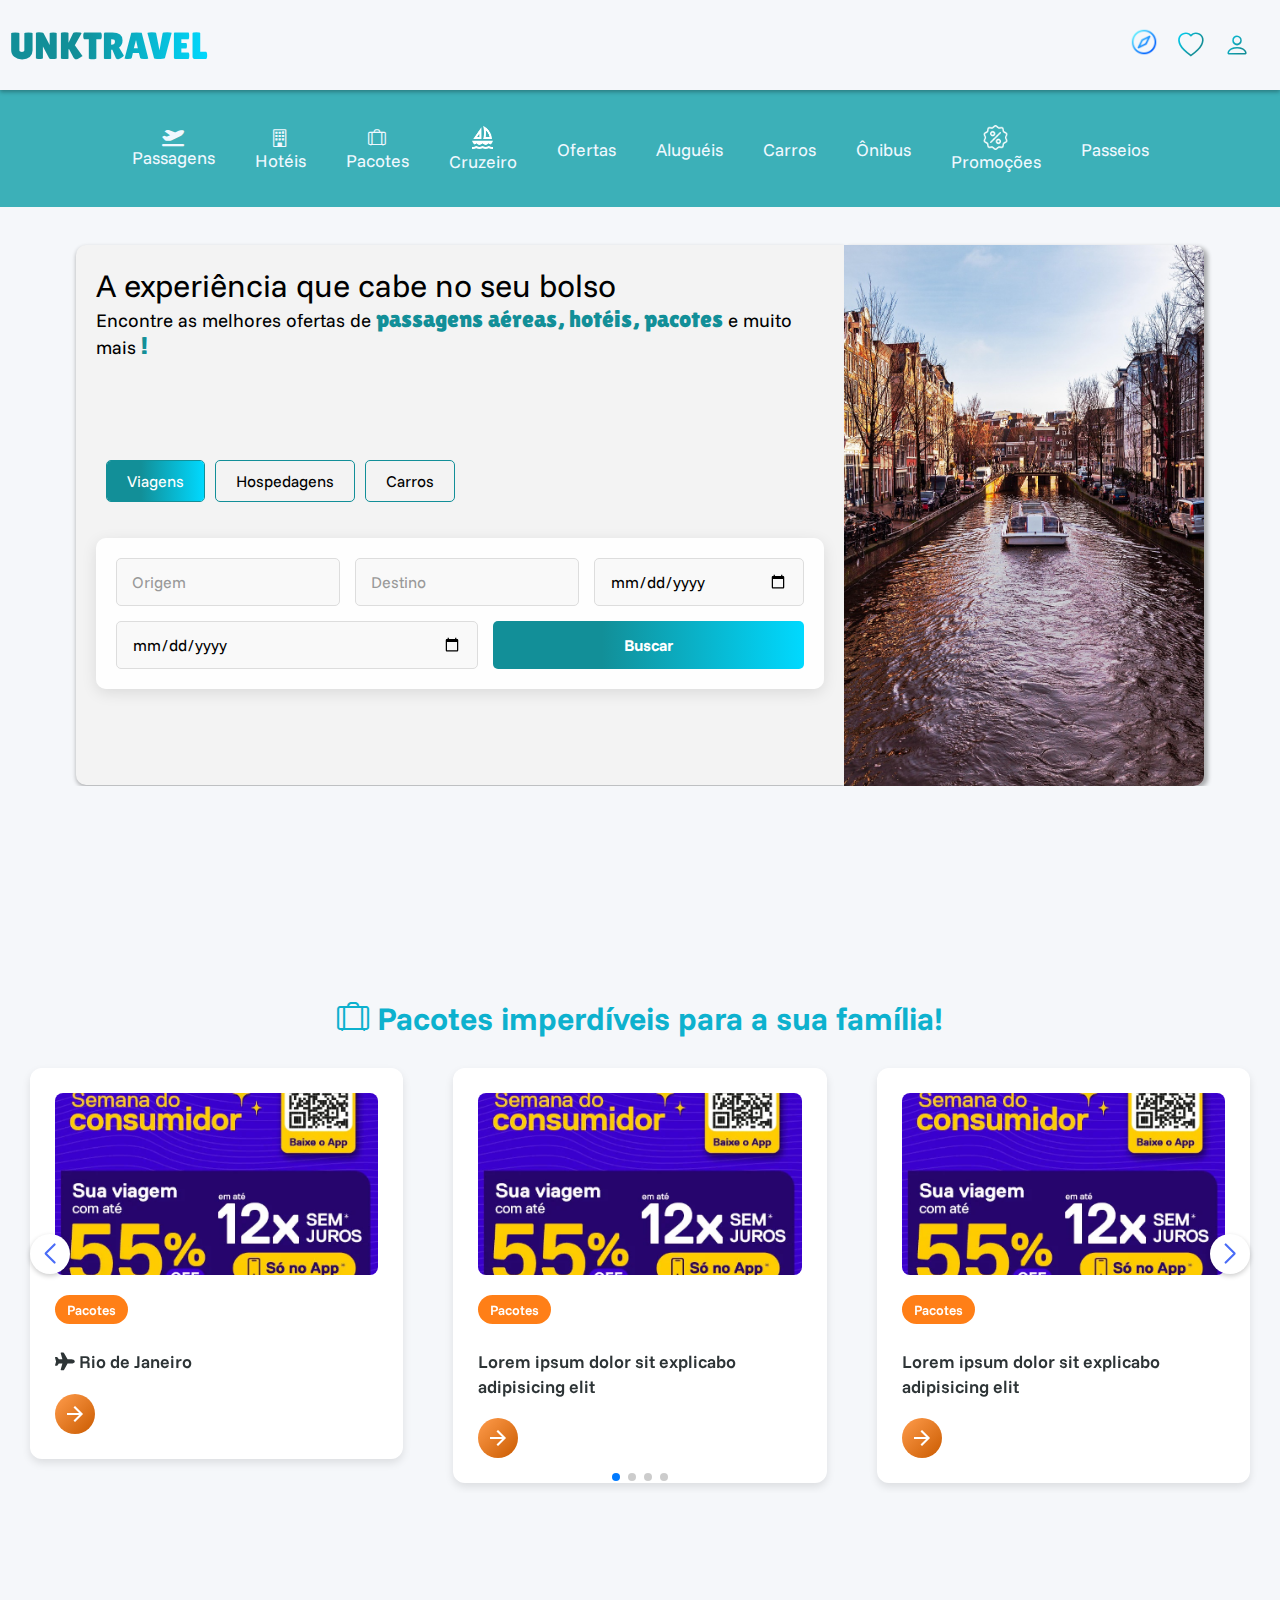
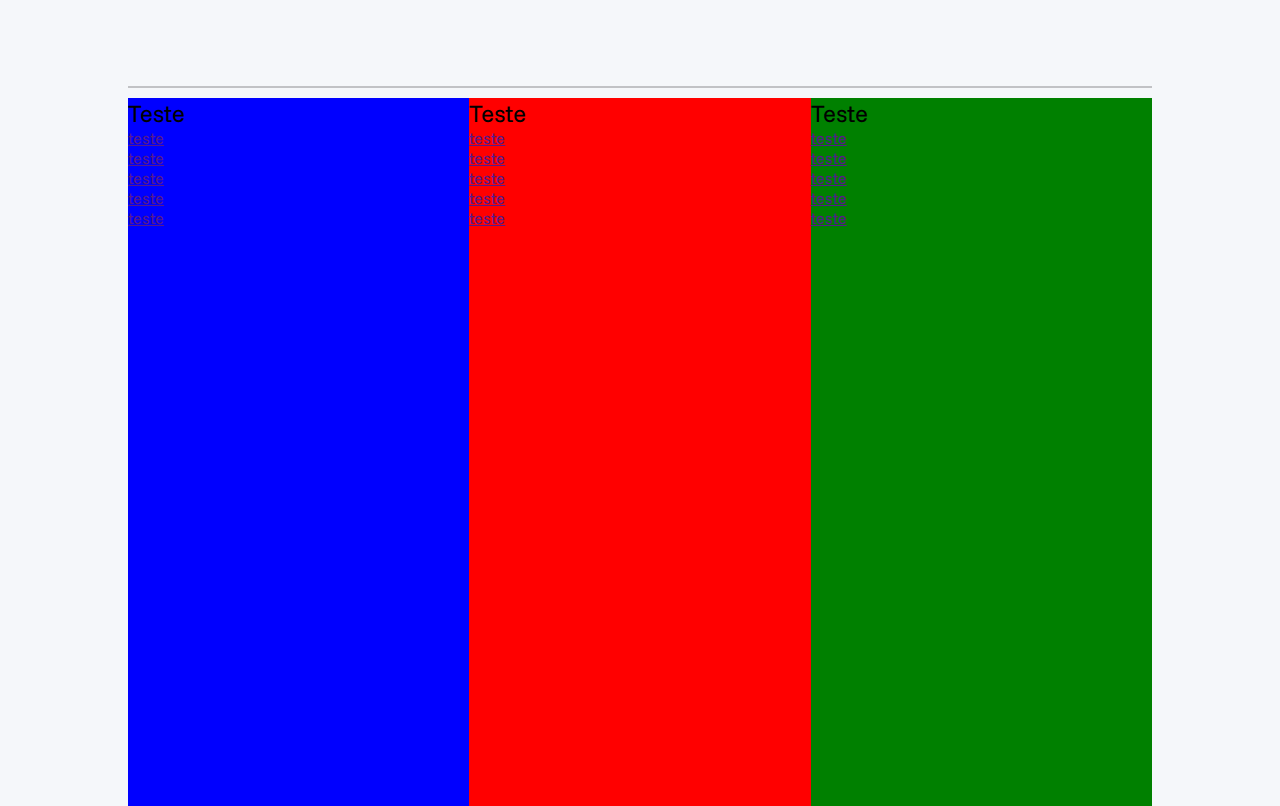
==== index.html @ 0cc8ec31 "UNK" ====
<!DOCTYPE html>
<html lang="en">
<head>
    <meta charset="UTF-8">
    <meta name="viewport" content="width=device-width, initial-scale=1.0">
    <title>UNKTRAVEL</title>
    <link rel="stylesheet" href="https://cdn.jsdelivr.net/npm/bootstrap-icons@1.11.3/font/bootstrap-icons.min.css">
    <!-- css -->
    <link rel="stylesheet" href="./css/style.css">
    <!-- Responsividade -->
    <link rel="stylesheet" href="./css/mediaquery.css" >
    <!-- google-fonts -->
    <link rel="preconnect" href="https://fonts.googleapis.com">
    <link rel="preconnect" href="https://fonts.gstatic.com" crossorigin>
    <link href="https://fonts.googleapis.com/css2?family=Funnel+Sans:ital,wght@0,300..800;1,300..800&family=Lilita+One&display=swap" rel="stylesheet">
    <!-- google-icons -->
    <link rel="stylesheet" href="https://fonts.googleapis.com/css2?family=Material+Symbols+Outlined:opsz,wght,FILL,GRAD@24,400,0,0&icon_names=arrow_forward" />
    <!-- Link Swiper CSS -->
    <link rel="stylesheet" href="https://cdn.jsdelivr.net/npm/swiper@11/swiper-bundle.min.css">
    <!-- Font Awesome -->
    <link href="https://cdnjs.cloudflare.com/ajax/libs/font-awesome/6.0.0-beta3/css/all.min.css" rel="stylesheet">

    

    
</head>
<body>
    <nav class="navbar">
        <div ><h1><a class="logo" href="index.html">UNKTRAVEL</a></h1></div>
        <ul class="nav-links">
            <li><a class="link" href="#"><img src="img/bussola.png" alt="" title="Explore"></a></li>
            <li><a class="link" href="#" title="Favoritos"><i class="bi bi-heart"></i></a></li>
            <li><a class="link" href="view/login.html" title="Perfil"><i class="bi bi-person"></i></a></li>
        </ul>
    </nav>

    <div class="service">
            <div class="icon">
                <a href="#"> <i class="fa-solid fa-plane-departure"></i>Passagens</a>
            </div>
            <div class="icon">
                <a href="#"><i class="bi bi-building"></i>Hotéis</a>
            </div>
            <div class="icon">
                <a href="#"><i class="bi bi-suitcase-lg"></i>Pacotes</a>
            </div>
            <div class="icon">
                <a href="#"><img src="img/boat.png" alt="" width="25">Cruzeiro</a>
            </div>
            <div class="icon">
                <a href="#">Ofertas</a>
            </div>
            <div class="icon">
                <a href="#">Aluguéis</a>
            </div>
            <div class="icon">
                <a href="#">Carros</a>
            </div>
            <div class="icon">
                <a href="#">Ônibus</a>
            </div>
            <div class="icon">
                <a href="#"><img id="promo" src="img/discount.png" alt="" width="25">Promoções</a>
            </div>
            <div class="icon">
                <a href="#">Passeios</a>
            </div>
    </div>

    <header>

        <!-- Descubra o mundo com a <span>UNKTRAVEL</span> -->

        <div class="container">
            <div class="content">
                <h1>A experiência que cabe no seu bolso</h1>
                <h3>Encontre as melhores ofertas de <span> passagens aéreas, hotéis, pacotes</span> e muito mais <span>!</span></h3>

                <div class="menu">
                    <button class="active" onclick="changeSearch('viagens', event)">Viagens</button>
                    <button onclick="changeSearch('hospedagens', event)">Hospedagens</button>
                    <button onclick="changeSearch('carros', event)">Carros</button>
                </div>
            
                <div class="search-container" id="search-box">
                    <input type="text" placeholder="Origem">
                    <input type="text" placeholder="Destino">
                    <input type="date">
                    <input type="date">
                    <button class="search-button">Buscar</button>
                </div>
            
                <script>
                    
                </script>
            </div>

            <div class="banner">
                <img src="img/Banner.jpg" alt="">
            </div>
        </div>
            
    </header>



    <main>

        <h1><i class="bi bi-suitcase-lg"></i> Pacotes imperdíveis para a sua família!</h1>

        <div class="card-slider swiper">
            <div class="swiper-wrapper">
                <!-- Slide 1 -->
                <div class="swiper-slide">
                    <div class="card-item">
                        <a href="#" class="card-link">
                            <img src="img/propa1.png" alt="Card image" class="card-image">
                            <p class="badge">Pacotes</p>
                            <h2 class="card-title"><i class="fa-solid fa-plane"></i> Rio de Janeiro</h2>
                            <button class="card-button material-symbols-outlined">
                                arrow_forward
                            </button>
                        </a>
                    </div>
                </div>
                
                <!-- Slide 2 -->
                <div class="swiper-slide">
                    <div class="card-item">
                        <a href="#" class="card-link">
                            <img src="img/propa1.png" alt="Card image" class="card-image">
                            <p class="badge">Pacotes</p>
                            <h2 class="card-title">Lorem ipsum dolor sit explicabo adipisicing elit</h2>
                            <button class="card-button material-symbols-outlined">
                                arrow_forward
                            </button>
                        </a>
                    </div>
                </div>
                
                <!-- Slide 3 -->
                <div class="swiper-slide">
                    <div class="card-item">
                        <a href="#" class="card-link">
                            <img src="img/propa1.png" alt="Card image" class="card-image">
                            <p class="badge">Pacotes</p>
                            <h2 class="card-title">Lorem ipsum dolor sit explicabo adipisicing elit</h2>
                            <button class="card-button material-symbols-outlined">
                                arrow_forward
                            </button>
                        </a>
                    </div>
                </div>
                
                <!-- Slides adicionais (repetidos para exemplo) -->
                <div class="swiper-slide">
                    <div class="card-item">
                        <a href="#" class="card-link">
                            <img src="img/propa1.png" alt="Card image" class="card-image">
                            <p class="badge">Pacotes</p>
                            <h2 class="card-title">Lorem ipsum dolor sit explicabo adipisicing elit</h2>
                            <button class="card-button material-symbols-outlined">
                                arrow_forward
                            </button>
                        </a>
                    </div>
                </div>
                
                <!-- Mais slides conforme necessário -->
            </div>
            
            <!-- Paginação -->
            <div class="swiper-pagination"></div>
            
            <!-- Botões de navegação -->
            <div class="swiper-button-prev"></div>
            <div class="swiper-button-next"></div>
        </div>
    </main>

    <footer>
        <div class="footer">
            <div class="repartimentoUm">
                <h2>Teste</h2>
                <ul>
                    <li>
                        <a href="">teste</a>
                        <a href="">teste</a>
                        <a href="">teste</a>
                        <a href="">teste</a>
                        <a href="">teste</a>
                    </li>
                </ul>
            </div>
            <div class="repartimentoDois">
                <h2>Teste</h2>
                <ul>
                    <li>
                        <a href="">teste</a>
                        <a href="">teste</a>
                        <a href="">teste</a>
                        <a href="">teste</a>
                        <a href="">teste</a>
                    </li>
                </ul>
            </div>
            <div class="repartimentoTres">
                <h2>Teste</h2>
                <ul>
                    <li>
                        <a href="">teste</a>
                        <a href="">teste</a>
                        <a href="">teste</a>
                        <a href="">teste</a>
                        <a href="">teste</a>
                    </li>
                </ul>
            </div>
        </div>
        
    </footer>
    

    <script src="https://cdn.jsdelivr.net/npm/swiper@11/swiper-bundle.min.js"></script>
</body>
<script src="./js/script.js"></script>
</html>
---- css/style.css ----
:root {
    --ciano: #128f98;
    --azul: #00d9ff;
}

*{
    margin: 0;
    padding: 0;
    box-sizing: border-box;
    /* font-family: 'Poppins', sans-serif; */
    font-family: "Funnel Sans", sans-serif;
    font-optical-sizing: auto;
    font-weight: normal;
    font-style: normal;
    
}

body {
    display: flex;
    flex-direction: column;
    background-color: #f5f7fa;
}

/* navbar */

.navbar {
    display: flex;
    align-items: center;
    justify-content: space-between;
    padding: 5px 10px;
    z-index: 1000;
    height: 10vh;
    box-shadow: 0 2px 4px rgba(0, 0, 0, 0.3);
}

.nav-links {
    display: flex;
    align-items: center;
    
}

.nav-links li {
    list-style: none;
    margin-right: 20px;
}

.nav-links a {
    text-decoration: none;
    font-size: 1.6rem;
    background: rgb(18,143,152);
    background: linear-gradient(306deg, #128f98 35%, #00d9ff 100%);
    -webkit-background-clip: text;
    color: transparent;
}

.nav-links .link img {
    width: 28px;
    height: 28px;
    color: #23C6E2;
}

.logo {
    font-family: "Lilita One", sans-serif;
    font-weight: 400;
    font-style: normal;
    font-size: 1.2em;
    background: rgb(18,143,152);
    background: linear-gradient(94deg, #128f98 35%, #00d9ff 100%);
    -webkit-background-clip: text;
    color: transparent;
    }

.service {
    display: flex;
    justify-content: center;
    align-items: center;
    height: 13vh;
    background: #3CB0B8;
    gap: 40px;
    color: aliceblue;
}

.icon a {
    display: flex;
    flex-direction: column ;
    align-items: center;
    text-decoration: none;
    color: aliceblue;
    font-size: 1.1em;
}

.icon a:hover {
    color: yellow;
}

#promo {
    filter: invert(100%);
}

/* header */

.container {
    display: flex;
    justify-content: center;
    align-items: center;
    margin-top: 3%;
}

.content {
    display: flex;
    flex-direction: column;
    background-color: #f3f3f3;
    padding: 20px;
    border-radius: 10px 0 0 10px;
    box-shadow: 0 2px 4px rgba(0, 0, 0, 0.3);
    min-height: 60vh;
    width: 60%;
}

.banner img {
    display: flex;
    width: 40vh;
    min-height: 60vh;
    border-radius: 0px 10px 10px 0px;
    box-shadow: 4px 2px 4px rgba(0, 0, 0, 0.3);
}

.content span {
    font-family: "Lilita One", sans-serif;
    font-weight: 400;
    font-style: normal;
    font-size: 1.3em;
    color: var(--ciano);
}

/* menu viagens */

.menu {
    display: flex;
    justify-content: start;
    gap: 10px;
    margin: 5% 10px;
}

.menu button {
    position: relative;
    padding: 10px 20px;
    border: 1px solid var(--ciano);
    background: none;
    font-size: 16px;
    cursor: pointer;
    overflow: hidden;
    border-radius: 5px;
    transition: color 0.3s ease-in-out;
    z-index: 1;
    margin-top: 4em;
}

/* Efeito de preenchimento */
.menu button::before {
    content: "";
    position: absolute;
    top: 0;
    left: 0;
    width: 0%; /* Começa sem preenchimento */
    height: 100%;
    background: linear-gradient(90deg, #128f98 35%, #00d9ff 100%);
    transition: width 0.8s ease-in-out;
    z-index: -1;
}

/* Quando o botão estiver ativo */
.menu button.active {
    color: white;
}

.menu button.active::before {
    width: 100%; /* Expande horizontalmente */
}

.search-container {
    display: flex;
    flex-wrap: wrap;
    gap: 15px;
    justify-content: center;
    width: 100%;
    margin: 0 auto;
    padding: 20px;
    background-color: rgba(255, 255, 255, 0.9);
    border-radius: 10px;
    box-shadow: 0 4px 15px rgba(0, 0, 0, 0.1);
}

.search-container input {
    flex: 1 1 200px;
    padding: 12px 15px;
    border: 1px solid #ddd;
    border-radius: 5px;
    font-size: 16px;
    transition: all 0.3s ease;
    background-color: #f9f9f9;
}

.search-container input:focus {
    outline: none;
    border-color: var(--ciano);
    box-shadow: 0 0 0 2px rgba(18, 143, 152, 0.2);
    background-color: white;
}

.search-container input::placeholder {
    color: #999;
}

.search-button {
    flex: 1 1 150px;
    padding: 12px 20px;
    background: linear-gradient(90deg, #128f98 35%, #00d9ff 100%);
    color: white;
    border: none;
    border-radius: 5px;
    font-size: 16px;
    font-weight: bold;
    cursor: pointer;
    transition: all 0.3s ease;
}

.search-button:hover {
    transform: translateY(-2px);
    box-shadow: 0 4px 10px rgba(18, 143, 152, 0.3);
}

/* Card-slide */



main {
    display: flex;
    flex-direction: column;
    align-items: center;
    justify-content: center;
    min-height: 100vh;
    background-color: #f5f7fa;
    padding: 20px;
}

main h1{
    font-weight: 700;
    font-style: normal;
    line-height: 80px;
    color: #0db1ce;
}

.card-slider {
    width: 100%;
    padding: 50px 0;
    overflow: hidden;
}

.swiper {
    width: 100%;
    height: 100%;
}

.card-item {
    list-style: none;
    border-radius: 12px;
    height: auto;
    padding: 10px;
}

.card-link {
    user-select: none;
    display: flex;
    flex-direction: column;
    height: 100%;
    background-color: #fff;
    border-radius: 12px;
    text-decoration: none;
    box-shadow: 0 4px 8px rgba(0, 0, 0, 0.1);
    padding: 25px;
    transition: transform 0.3s ease, box-shadow 0.3s ease;
}

.card-link:hover {
    transform: translateY(-5px);
    box-shadow: 0 6px 12px rgba(0, 0, 0, 0.15);
}

.card-image {
    width: 100%;
    aspect-ratio: 16/9;
    object-fit: cover;
    border-radius: 8px;
    margin-bottom: 20px;
}

.badge {
    color: #fff;
    padding: 6px 12px;
    font-size: 0.85rem;
    font-weight: 600;
    margin: 0 0 15px 0;
    width: fit-content;
    border-radius: 50px;
}

.badge {
    background-color: #ff7f17 ;
}

/* Cores diferentes para cada badge 
.swiper-slide:nth-child(1) .badge {
    background: #4a6cf7;  Azul para Developer 
}

.swiper-slide:nth-child(2) .badge {
    background: #6c5ce7;  Roxo para Marketer 
}

.swiper-slide:nth-child(3) .badge {
    background: #00b894;  Verde para Gamer 
}*/

.card-title {
    font-size: 1.1rem;
    font-weight: 600;
    color: #2d3436;
    margin: 10px 0 20px;
    line-height: 1.4;
}

.card-button {
    height: 40px;
    width: 40px;
    border-radius: 50%;
    margin-top: auto;
    border: none;
    color: #fff;
    background: linear-gradient(135deg, #4a6cf7 0%, #2541b2 100%);
    cursor: pointer;
    display: flex;
    align-items: center;
    justify-content: center;
    transition: transform 0.3s ease;
}

 .card-button {
    background: linear-gradient(135deg, #ff9c4c 0%, #ca5b00 100%);
}


.card-link:hover .card-button {
    transform: rotate(-45deg);
}

.swiper-pagination {
    position: relative;
    margin-top: 30px;
}

.swiper-pagination-bullet {
    height: 10px;
    width: 10px;
    background: #dfe6e9;
    opacity: 1;
}

.swiper-pagination-bullet-active {
    background: #4a6cf7;
}

.swiper-button-prev,
.swiper-button-next {
    color: #4a6cf7;
    width: 40px;
    height: 40px;
    background: white;
    border-radius: 50%;
    box-shadow: 0 2px 5px rgba(0, 0, 0, 0.2);
    display: flex;
    align-items: center;
    justify-content: center;
}

.swiper-button-prev::after,
.swiper-button-next::after {
    font-size: 20px;
    font-weight: bold;
}

@media screen and (max-width: 768px) {
    .card-slider {
        padding: 20px 0 50px;
    }
    
    .card-title {
        font-size: 1rem;
    }
}

/* Estilos para as setas de navegação */
.swiper-button-next,
.swiper-button-prev {
    color: #4a6cf7 !important; /* Cor das setas */
    width: 40px !important;
    height: 40px !important;
    background: white !important;
    border-radius: 50% !important;
    box-shadow: 0 2px 5px rgba(0, 0, 0, 0.2) !important;
    display: flex !important;
    align-items: center !important;
    justify-content: center !important;
    top: 50% !important;
    transform: translateY(-50%) !important;
}

.swiper-button-prev {
    left: 10px !important;
}

.swiper-button-next {
    right: 10px !important;
}

.swiper-button-next::after,
.swiper-button-prev::after {
    font-size: 20px !important;
    font-weight: bold !important;
}

/* Garante que as setas ficarão acima dos cards */
.swiper-button-next, 
.swiper-button-prev {
    z-index: 10 !important;
}

footer {
    display: flex;
    justify-content: center;
    background-color: #f5f7fa;
    height: 80vh;
    
}

footer .footer {
    display: flex;
    border-top: 2px solid rgba(0, 0, 0, 0.212);
    width: 80%;
    height: 100%;
}

.repartimentoUm {
    width: 33.33%;
    margin-top: 10px;
    background-color: blue;
}

.repartimentoUm li {
    display: flex;
    flex-direction: column;
}

.repartimentoDois {
    width: 33.33%;
    margin-top: 10px;
    background-color: red;
}

.repartimentoDois li {
    display: flex;
    flex-direction: column;
}

.repartimentoTres {
    width: 33.33%;
    margin-top: 10px;
    background-color: green;
}

.repartimentoTres li {
    display: flex;
    flex-direction: column;
}
---- css/mediaquery.css ----
/* Small devices (landscape phones, 576px and up)*/
@media (max-width: 576px) { 
    .service {
        display: none;
    }
}

/* Medium devices (tablets, 768px and up) */
@media (max-width: 768px) { 
    .content {
        width: 100%;

    }

    .banner img {
        display: none;
    }

    .footer {
        flex-direction: column;
    }
}

/*Large devices (desktops, 992px and up)*/
@media (max-width: 992px) {  }

/* X-Large devices (large desktops, 1200px and up) */
@media (max-width: 1200px) {  }

/* XX-Large devices (larger desktops, 1400px and up) */
@media (max-width: 1400px) {  }
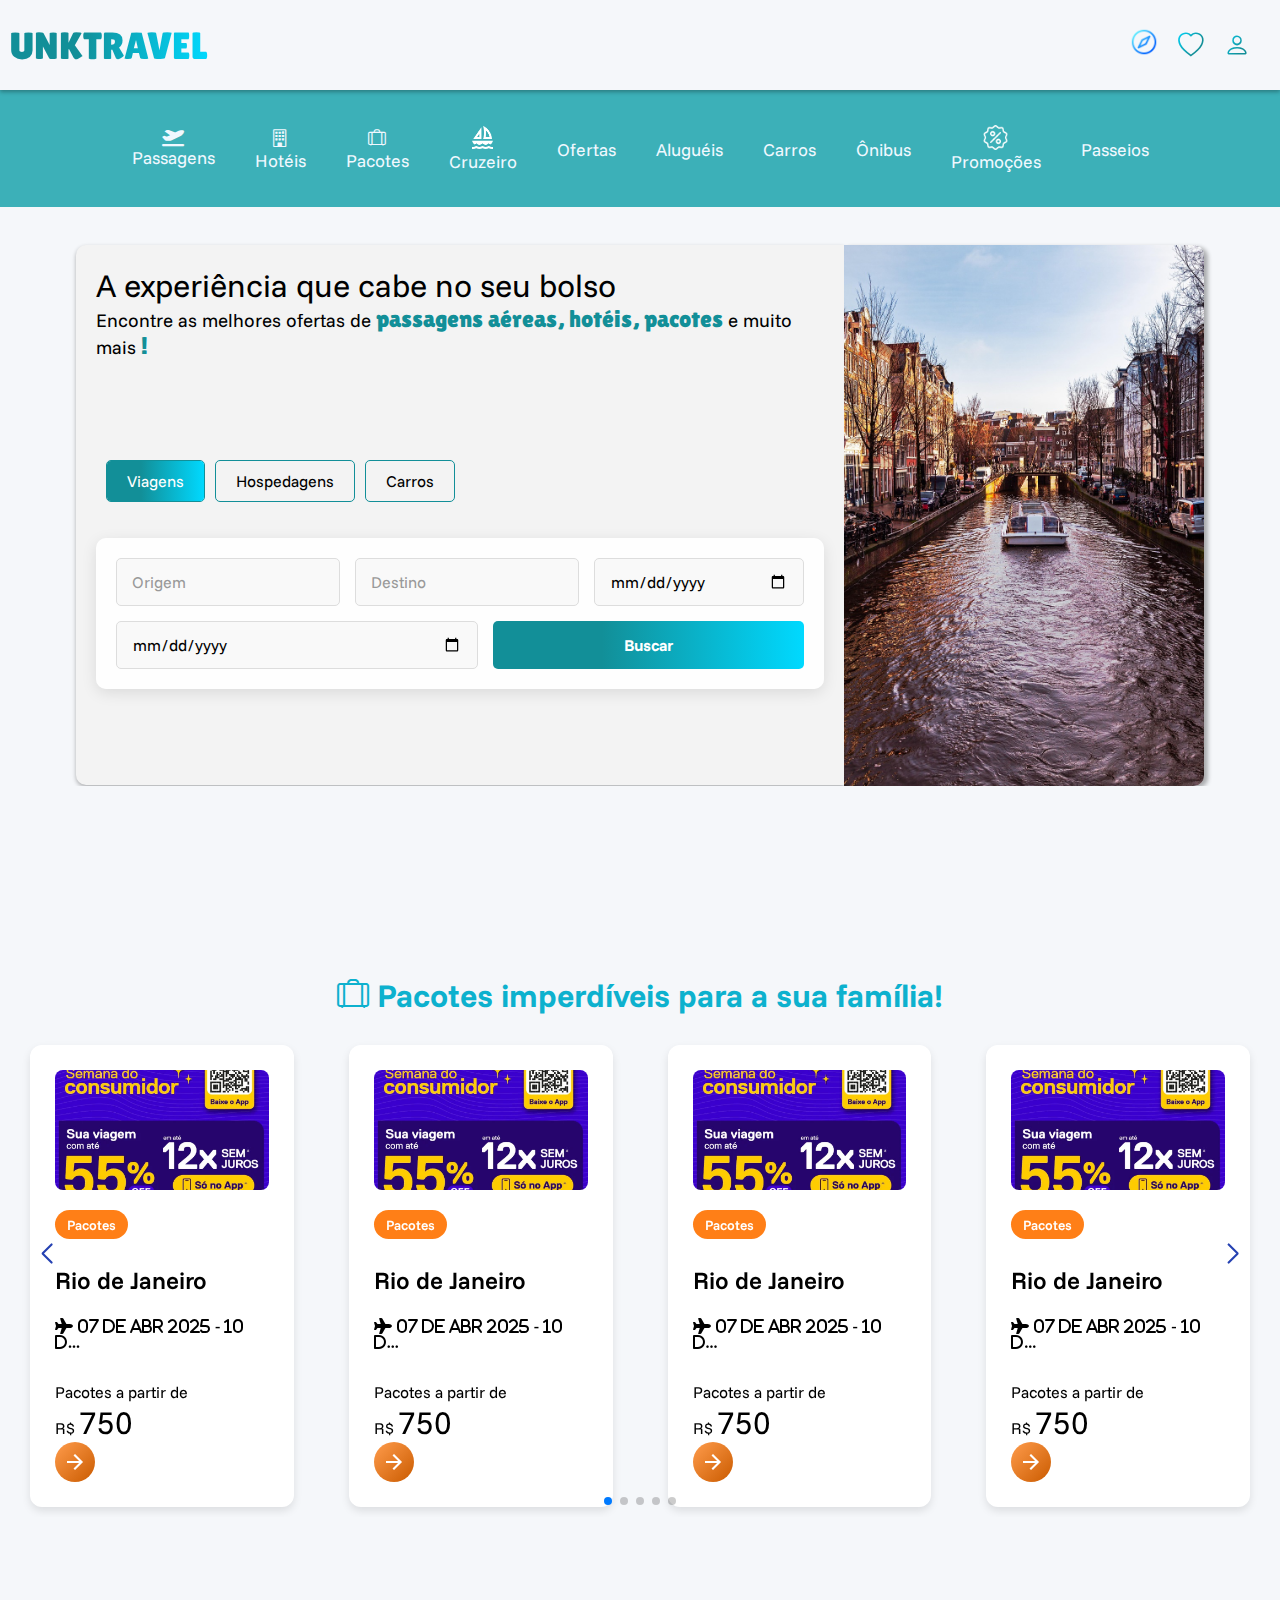
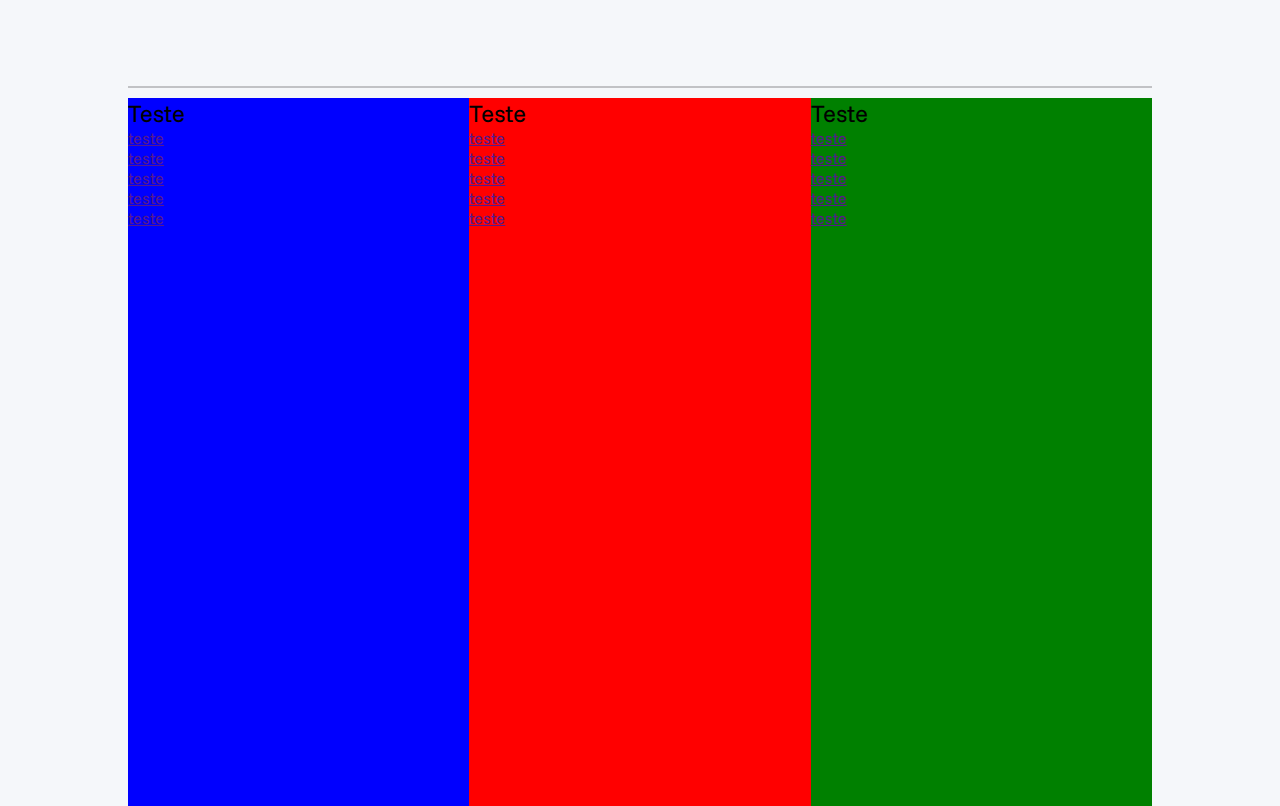
==== commit 704bb26d: "Upd 1" ====
--- a/index.html
+++ b/index.html
@@ -1,5 +1,6 @@
 <!DOCTYPE html>
 <html lang="en">
+
 <head>
     <meta charset="UTF-8">
     <meta name="viewport" content="width=device-width, initial-scale=1.0">
@@ -8,25 +9,31 @@
     <!-- css -->
     <link rel="stylesheet" href="./css/style.css">
     <!-- Responsividade -->
-    <link rel="stylesheet" href="./css/mediaquery.css" >
+    <link rel="stylesheet" href="./css/mediaquery.css">
     <!-- google-fonts -->
     <link rel="preconnect" href="https://fonts.googleapis.com">
     <link rel="preconnect" href="https://fonts.gstatic.com" crossorigin>
-    <link href="https://fonts.googleapis.com/css2?family=Funnel+Sans:ital,wght@0,300..800;1,300..800&family=Lilita+One&display=swap" rel="stylesheet">
+    <link
+        href="https://fonts.googleapis.com/css2?family=Funnel+Sans:ital,wght@0,300..800;1,300..800&family=Lilita+One&display=swap"
+        rel="stylesheet">
     <!-- google-icons -->
-    <link rel="stylesheet" href="https://fonts.googleapis.com/css2?family=Material+Symbols+Outlined:opsz,wght,FILL,GRAD@24,400,0,0&icon_names=arrow_forward" />
+    <link rel="stylesheet"
+        href="https://fonts.googleapis.com/css2?family=Material+Symbols+Outlined:opsz,wght,FILL,GRAD@24,400,0,0&icon_names=arrow_forward" />
     <!-- Link Swiper CSS -->
     <link rel="stylesheet" href="https://cdn.jsdelivr.net/npm/swiper@11/swiper-bundle.min.css">
     <!-- Font Awesome -->
     <link href="https://cdnjs.cloudflare.com/ajax/libs/font-awesome/6.0.0-beta3/css/all.min.css" rel="stylesheet">
 
-    
-
-    
+
+
+
 </head>
+
 <body>
     <nav class="navbar">
-        <div ><h1><a class="logo" href="index.html">UNKTRAVEL</a></h1></div>
+        <div>
+            <h1><a class="logo" href="index.html">UNKTRAVEL</a></h1>
+        </div>
         <ul class="nav-links">
             <li><a class="link" href="#"><img src="img/bussola.png" alt="" title="Explore"></a></li>
             <li><a class="link" href="#" title="Favoritos"><i class="bi bi-heart"></i></a></li>
@@ -35,36 +42,36 @@
     </nav>
 
     <div class="service">
-            <div class="icon">
-                <a href="#"> <i class="fa-solid fa-plane-departure"></i>Passagens</a>
-            </div>
-            <div class="icon">
-                <a href="#"><i class="bi bi-building"></i>Hotéis</a>
-            </div>
-            <div class="icon">
-                <a href="#"><i class="bi bi-suitcase-lg"></i>Pacotes</a>
-            </div>
-            <div class="icon">
-                <a href="#"><img src="img/boat.png" alt="" width="25">Cruzeiro</a>
-            </div>
-            <div class="icon">
-                <a href="#">Ofertas</a>
-            </div>
-            <div class="icon">
-                <a href="#">Aluguéis</a>
-            </div>
-            <div class="icon">
-                <a href="#">Carros</a>
-            </div>
-            <div class="icon">
-                <a href="#">Ônibus</a>
-            </div>
-            <div class="icon">
-                <a href="#"><img id="promo" src="img/discount.png" alt="" width="25">Promoções</a>
-            </div>
-            <div class="icon">
-                <a href="#">Passeios</a>
-            </div>
+        <div class="icon">
+            <a href="#"> <i class="fa-solid fa-plane-departure"></i>Passagens</a>
+        </div>
+        <div class="icon">
+            <a href="#"><i class="bi bi-building"></i>Hotéis</a>
+        </div>
+        <div class="icon">
+            <a href="#"><i class="bi bi-suitcase-lg"></i>Pacotes</a>
+        </div>
+        <div class="icon">
+            <a href="#"><img src="img/boat.png" alt="" width="25">Cruzeiro</a>
+        </div>
+        <div class="icon">
+            <a href="#">Ofertas</a>
+        </div>
+        <div class="icon">
+            <a href="#">Aluguéis</a>
+        </div>
+        <div class="icon">
+            <a href="#">Carros</a>
+        </div>
+        <div class="icon">
+            <a href="#">Ônibus</a>
+        </div>
+        <div class="icon">
+            <a href="#"><img id="promo" src="img/discount.png" alt="" width="25">Promoções</a>
+        </div>
+        <div class="icon">
+            <a href="#">Passeios</a>
+        </div>
     </div>
 
     <header>
@@ -74,14 +81,15 @@
         <div class="container">
             <div class="content">
                 <h1>A experiência que cabe no seu bolso</h1>
-                <h3>Encontre as melhores ofertas de <span> passagens aéreas, hotéis, pacotes</span> e muito mais <span>!</span></h3>
+                <h3>Encontre as melhores ofertas de <span> passagens aéreas, hotéis, pacotes</span> e muito mais
+                    <span>!</span></h3>
 
                 <div class="menu">
                     <button class="active" onclick="changeSearch('viagens', event)">Viagens</button>
                     <button onclick="changeSearch('hospedagens', event)">Hospedagens</button>
                     <button onclick="changeSearch('carros', event)">Carros</button>
                 </div>
-            
+
                 <div class="search-container" id="search-box">
                     <input type="text" placeholder="Origem">
                     <input type="text" placeholder="Destino">
@@ -89,9 +97,9 @@
                     <input type="date">
                     <button class="search-button">Buscar</button>
                 </div>
-            
+
                 <script>
-                    
+
                 </script>
             </div>
 
@@ -99,7 +107,7 @@
                 <img src="img/Banner.jpg" alt="">
             </div>
         </div>
-            
+
     </header>
 
 
@@ -116,62 +124,85 @@
                         <a href="#" class="card-link">
                             <img src="img/propa1.png" alt="Card image" class="card-image">
                             <p class="badge">Pacotes</p>
-                            <h2 class="card-title"><i class="fa-solid fa-plane"></i> Rio de Janeiro</h2>
-                            <button class="card-button material-symbols-outlined">
-                                arrow_forward
-                            </button>
-                        </a>
-                    </div>
-                </div>
-                
+                            <h2 class="card-title">Rio de Janeiro</h2>    
+                                <p class="description"><i class="fa-solid fa-plane"> 07 de Abr 2025 - 10 d...</i></p>
+                                <p class="description2">Pacotes a partir de <br> R$ <span class="price">750</span></p>
+                            <button class="card-button material-symbols-outlined">
+                                arrow_forward
+                            </button>
+                        </a>
+                    </div>
+                </div>
+
                 <!-- Slide 2 -->
                 <div class="swiper-slide">
                     <div class="card-item">
                         <a href="#" class="card-link">
                             <img src="img/propa1.png" alt="Card image" class="card-image">
                             <p class="badge">Pacotes</p>
-                            <h2 class="card-title">Lorem ipsum dolor sit explicabo adipisicing elit</h2>
-                            <button class="card-button material-symbols-outlined">
-                                arrow_forward
-                            </button>
-                        </a>
-                    </div>
-                </div>
-                
+                            <h2 class="card-title">Rio de Janeiro</h2>    
+                                <p class="description"><i class="fa-solid fa-plane"> 07 de Abr 2025 - 10 d...</i></p>
+                                <p class="description2">Pacotes a partir de <br> R$ <span class="price">750</span></p>
+                            <button class="card-button material-symbols-outlined">
+                                arrow_forward
+                            </button>
+                        </a>
+                    </div>
+                </div>
+
                 <!-- Slide 3 -->
                 <div class="swiper-slide">
                     <div class="card-item">
                         <a href="#" class="card-link">
                             <img src="img/propa1.png" alt="Card image" class="card-image">
                             <p class="badge">Pacotes</p>
-                            <h2 class="card-title">Lorem ipsum dolor sit explicabo adipisicing elit</h2>
-                            <button class="card-button material-symbols-outlined">
-                                arrow_forward
-                            </button>
-                        </a>
-                    </div>
-                </div>
-                
+                            <h2 class="card-title">Rio de Janeiro</h2>    
+                                <p class="description"><i class="fa-solid fa-plane"> 07 de Abr 2025 - 10 d...</i></p>
+                                <p class="description2">Pacotes a partir de <br> R$ <span class="price">750</span></p>
+                            <button class="card-button material-symbols-outlined">
+                                arrow_forward
+                            </button>
+                        </a>
+                    </div>
+                </div>
+
                 <!-- Slides adicionais (repetidos para exemplo) -->
                 <div class="swiper-slide">
                     <div class="card-item">
                         <a href="#" class="card-link">
                             <img src="img/propa1.png" alt="Card image" class="card-image">
                             <p class="badge">Pacotes</p>
-                            <h2 class="card-title">Lorem ipsum dolor sit explicabo adipisicing elit</h2>
-                            <button class="card-button material-symbols-outlined">
-                                arrow_forward
-                            </button>
-                        </a>
-                    </div>
-                </div>
-                
+                            <h2 class="card-title">Rio de Janeiro</h2>    
+                                <p class="description"><i class="fa-solid fa-plane"> 07 de Abr 2025 - 10 d...</i></p>
+                                <p class="description2">Pacotes a partir de <br> R$ <span class="price">750</span></p>
+                            <button class="card-button material-symbols-outlined">
+                                arrow_forward
+                            </button>
+                        </a>
+                    </div>
+                </div>
+
+                <div class="swiper-slide">
+                    <div class="card-item">
+                        <a href="#" class="card-link">
+                            <img src="img/propa1.png" alt="Card image" class="card-image">
+                            <p class="badge">Pacotes</p>
+                            <h2 class="card-title">Rio de Janeiro</h2>    
+                                <p class="description"><i class="fa-solid fa-plane"> 07 de Abr 2025 - 10 d...</i></p>
+                                <p class="description2">Pacotes a partir de <br> R$ <span class="price">750</span></p>
+                            <button class="card-button material-symbols-outlined">
+                                arrow_forward
+                            </button>
+                        </a>
+                    </div>
+                </div>
+
                 <!-- Mais slides conforme necessário -->
             </div>
-            
+
             <!-- Paginação -->
             <div class="swiper-pagination"></div>
-            
+
             <!-- Botões de navegação -->
             <div class="swiper-button-prev"></div>
             <div class="swiper-button-next"></div>
@@ -217,11 +248,12 @@
                 </ul>
             </div>
         </div>
-        
+
     </footer>
-    
+
 
     <script src="https://cdn.jsdelivr.net/npm/swiper@11/swiper-bundle.min.js"></script>
 </body>
 <script src="./js/script.js"></script>
+
 </html>--- a/css/style.css
+++ b/css/style.css
@@ -258,7 +258,7 @@
 }
 
 .swiper {
-    width: 100%;
+    max-width: 200vh;
     height: 100%;
 }
 
@@ -322,12 +322,27 @@
     background: #00b894;  Verde para Gamer 
 }*/
 
+
+
 .card-title {
-    font-size: 1.1rem;
+    font-size: 1.5rem;
     font-weight: 600;
-    color: #2d3436;
+    color: #000000;
     margin: 10px 0 20px;
     line-height: 1.4;
+}
+
+.description {
+    color: #000000;
+}
+
+.description2 {
+    color: #000000;
+    margin-top: 30px;
+}
+
+.price {
+    font-size: 2em;
 }
 
 .card-button {
@@ -345,7 +360,7 @@
     transition: transform 0.3s ease;
 }
 
- .card-button {
+.card-button {
     background: linear-gradient(135deg, #ff9c4c 0%, #ca5b00 100%);
 }
 
@@ -368,25 +383,6 @@
 
 .swiper-pagination-bullet-active {
     background: #4a6cf7;
-}
-
-.swiper-button-prev,
-.swiper-button-next {
-    color: #4a6cf7;
-    width: 40px;
-    height: 40px;
-    background: white;
-    border-radius: 50%;
-    box-shadow: 0 2px 5px rgba(0, 0, 0, 0.2);
-    display: flex;
-    align-items: center;
-    justify-content: center;
-}
-
-.swiper-button-prev::after,
-.swiper-button-next::after {
-    font-size: 20px;
-    font-weight: bold;
 }
 
 @media screen and (max-width: 768px) {
@@ -402,12 +398,12 @@
 /* Estilos para as setas de navegação */
 .swiper-button-next,
 .swiper-button-prev {
-    color: #4a6cf7 !important; /* Cor das setas */
-    width: 40px !important;
-    height: 40px !important;
-    background: white !important;
+    color: #2541b2 !important; /* Cor das setas */
+    width: 60px !important;
+    height: 60px !important;
+    /* background: white !important; */
     border-radius: 50% !important;
-    box-shadow: 0 2px 5px rgba(0, 0, 0, 0.2) !important;
+    /* box-shadow: 0 2px 5px rgba(0, 0, 0, 0.2) !important; */
     display: flex !important;
     align-items: center !important;
     justify-content: center !important;
@@ -416,11 +412,11 @@
 }
 
 .swiper-button-prev {
-    left: 10px !important;
+    left: -3px !important;
 }
 
 .swiper-button-next {
-    right: 10px !important;
+    right: -3px !important;
 }
 
 .swiper-button-next::after,
@@ -435,6 +431,8 @@
     z-index: 10 !important;
 }
 
+/* footer */
+
 footer {
     display: flex;
     justify-content: center;
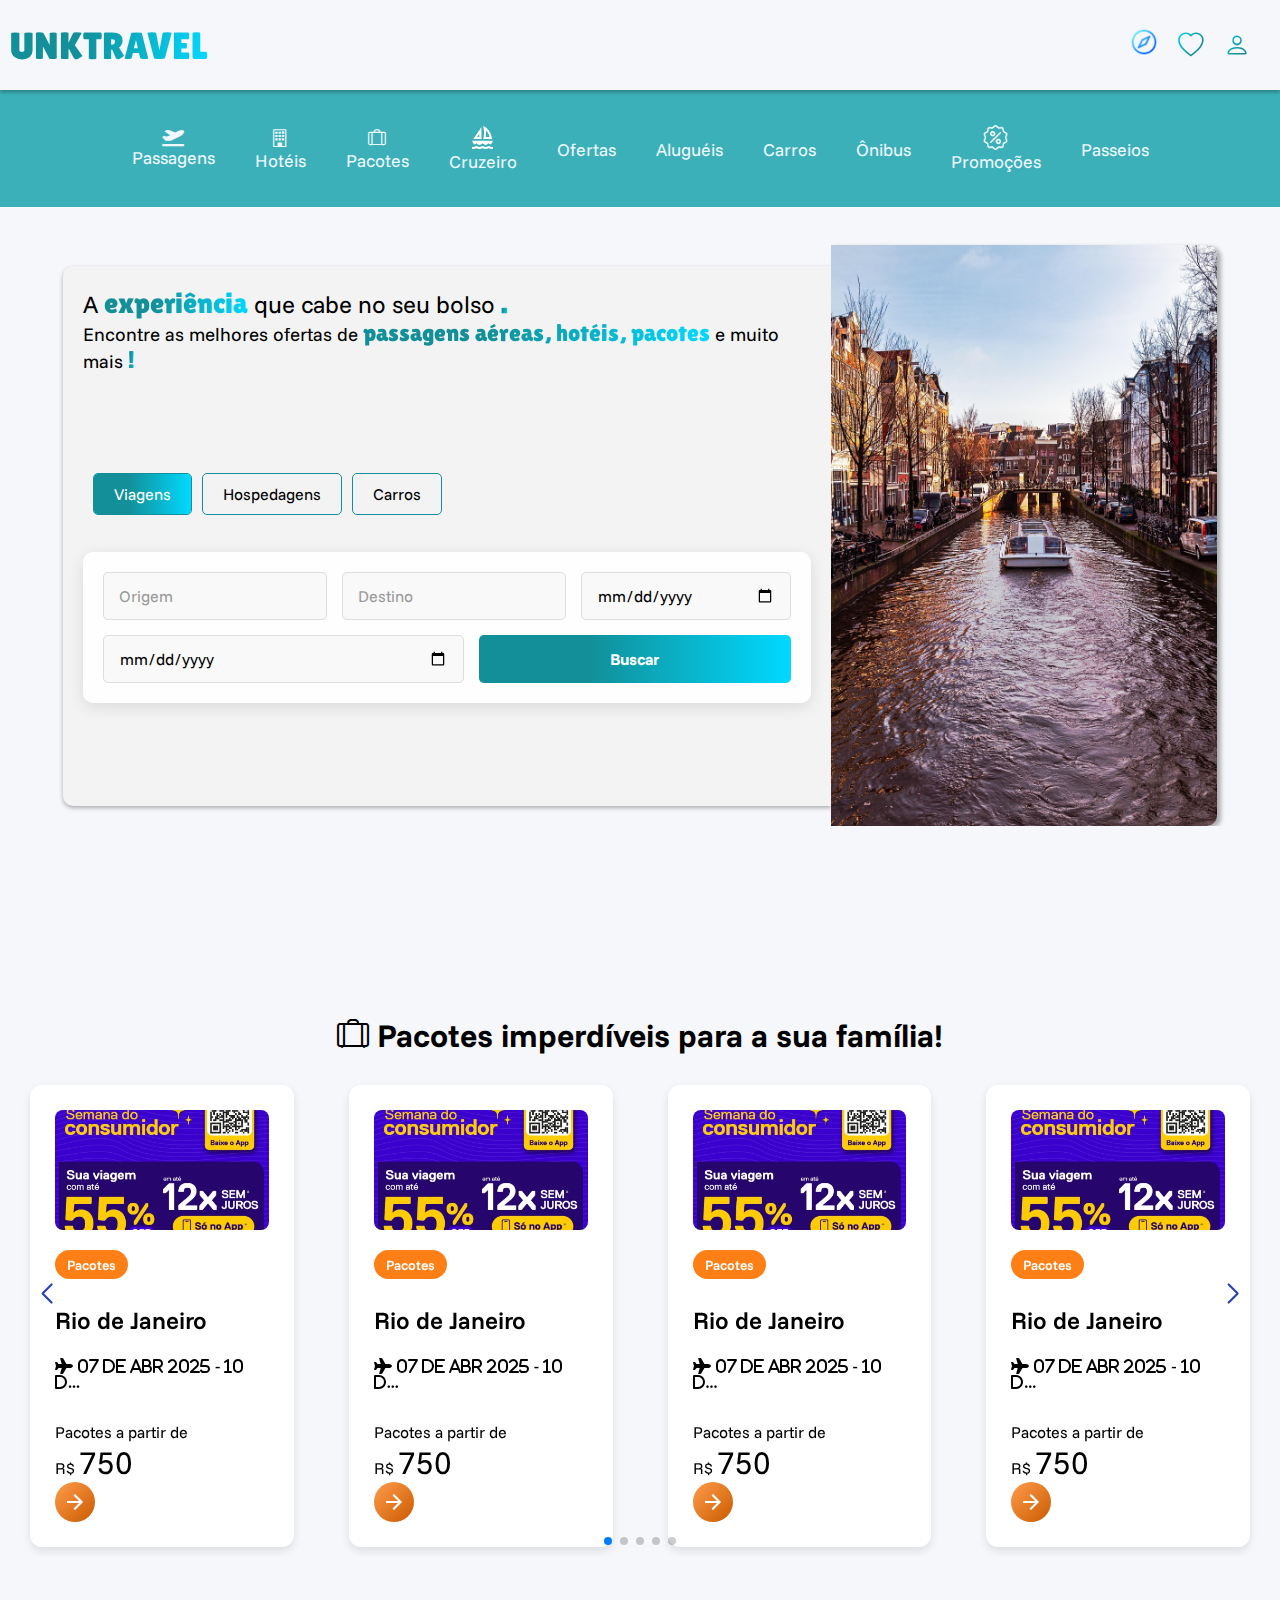
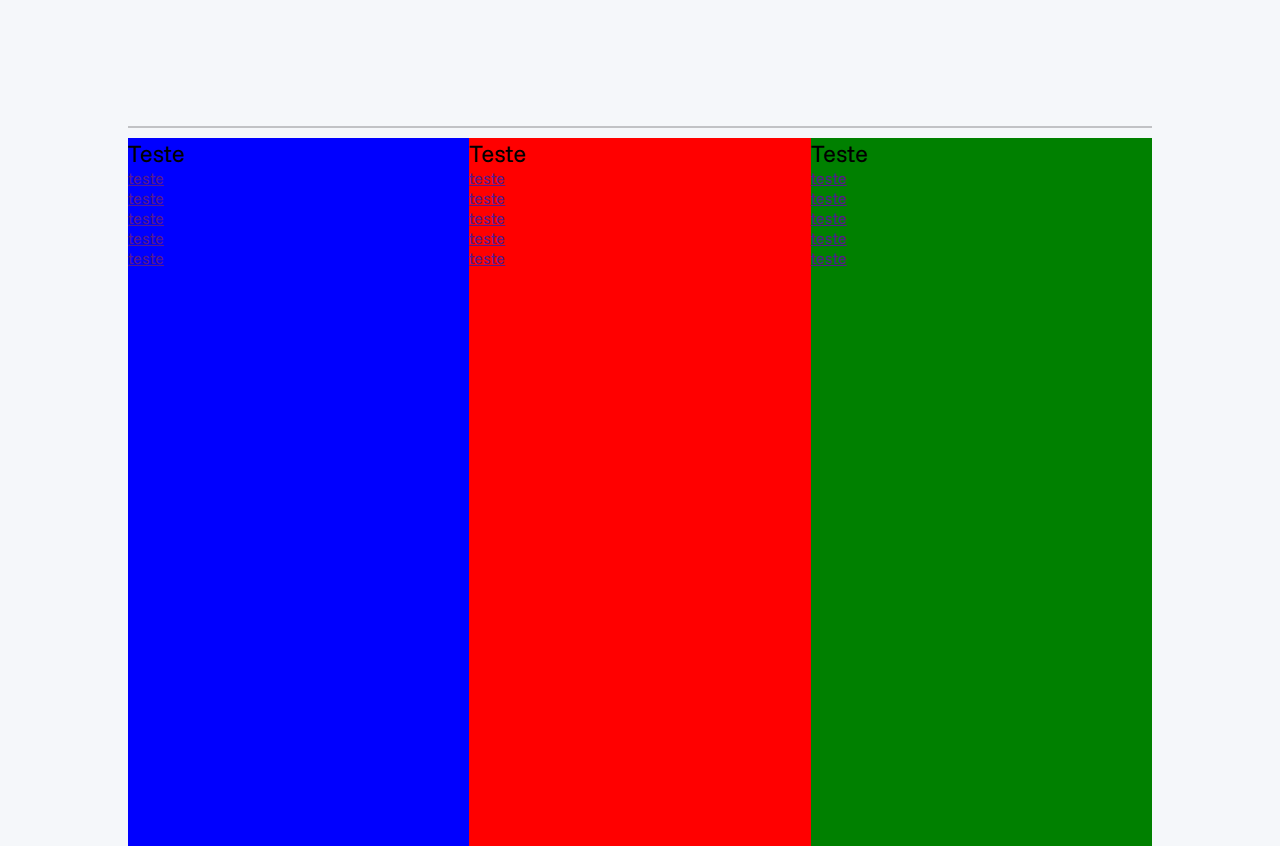
==== commit 7b2d0e26: "UPD 1.1" ====
--- a/index.html
+++ b/index.html
@@ -80,9 +80,11 @@
 
         <div class="container">
             <div class="content">
-                <h1>A experiência que cabe no seu bolso</h1>
+                <h1>A <span class="slogan">experiência</span> que cabe no seu bolso <span class="slogan">.</span></h1>
                 <h3>Encontre as melhores ofertas de <span> passagens aéreas, hotéis, pacotes</span> e muito mais
-                    <span>!</span></h3>
+                    <span>!</span>
+                </h3>
+
 
                 <div class="menu">
                     <button class="active" onclick="changeSearch('viagens', event)">Viagens</button>
@@ -103,16 +105,35 @@
                 </script>
             </div>
 
-            <div class="banner">
-                <img src="img/Banner.jpg" alt="">
-            </div>
-        </div>
+            <div>
+                <img class="banner" src="img/Banner.jpg" alt="">
+            </div>
+        </div>
+
+        <!-- mobile -->
+        <div class="mobile">
+            <h1>A <span class="slogan">experiência</span> que cabe no seu bolso <span class="slogan">.</span></h1>
+
+            <div class="menu-mobile">
+                <input class="destino-mobile" type="text" placeholder="Destino">
+                <button class="search-button-mobile"><i class="lupa fa-solid fa-magnifying-glass"></i></button>
+            </div>
+        </div>
+
+
+
+        <!-- mobile -->
+
 
     </header>
 
 
 
     <main>
+        <div class="main-h1">
+            <h1><i class="pact bi bi-suitcase-lg"> </i> Pacotes</h1>
+            <h2>Preços Imperdíveis</h2>
+        </div>
 
         <h1><i class="bi bi-suitcase-lg"></i> Pacotes imperdíveis para a sua família!</h1>
 
@@ -124,9 +145,9 @@
                         <a href="#" class="card-link">
                             <img src="img/propa1.png" alt="Card image" class="card-image">
                             <p class="badge">Pacotes</p>
-                            <h2 class="card-title">Rio de Janeiro</h2>    
-                                <p class="description"><i class="fa-solid fa-plane"> 07 de Abr 2025 - 10 d...</i></p>
-                                <p class="description2">Pacotes a partir de <br> R$ <span class="price">750</span></p>
+                            <h2 class="card-title">Rio de Janeiro</h2>
+                            <p class="description"><i class="fa-solid fa-plane"> 07 de Abr 2025 - 10 d...</i></p>
+                            <p class="description2">Pacotes a partir de <br> R$ <span class="price">750</span></p>
                             <button class="card-button material-symbols-outlined">
                                 arrow_forward
                             </button>
@@ -140,9 +161,9 @@
                         <a href="#" class="card-link">
                             <img src="img/propa1.png" alt="Card image" class="card-image">
                             <p class="badge">Pacotes</p>
-                            <h2 class="card-title">Rio de Janeiro</h2>    
-                                <p class="description"><i class="fa-solid fa-plane"> 07 de Abr 2025 - 10 d...</i></p>
-                                <p class="description2">Pacotes a partir de <br> R$ <span class="price">750</span></p>
+                            <h2 class="card-title">Rio de Janeiro</h2>
+                            <p class="description"><i class="fa-solid fa-plane"> 07 de Abr 2025 - 10 d...</i></p>
+                            <p class="description2">Pacotes a partir de <br> R$ <span class="price">750</span></p>
                             <button class="card-button material-symbols-outlined">
                                 arrow_forward
                             </button>
@@ -156,9 +177,9 @@
                         <a href="#" class="card-link">
                             <img src="img/propa1.png" alt="Card image" class="card-image">
                             <p class="badge">Pacotes</p>
-                            <h2 class="card-title">Rio de Janeiro</h2>    
-                                <p class="description"><i class="fa-solid fa-plane"> 07 de Abr 2025 - 10 d...</i></p>
-                                <p class="description2">Pacotes a partir de <br> R$ <span class="price">750</span></p>
+                            <h2 class="card-title">Rio de Janeiro</h2>
+                            <p class="description"><i class="fa-solid fa-plane"> 07 de Abr 2025 - 10 d...</i></p>
+                            <p class="description2">Pacotes a partir de <br> R$ <span class="price">750</span></p>
                             <button class="card-button material-symbols-outlined">
                                 arrow_forward
                             </button>
@@ -172,24 +193,24 @@
                         <a href="#" class="card-link">
                             <img src="img/propa1.png" alt="Card image" class="card-image">
                             <p class="badge">Pacotes</p>
-                            <h2 class="card-title">Rio de Janeiro</h2>    
-                                <p class="description"><i class="fa-solid fa-plane"> 07 de Abr 2025 - 10 d...</i></p>
-                                <p class="description2">Pacotes a partir de <br> R$ <span class="price">750</span></p>
-                            <button class="card-button material-symbols-outlined">
-                                arrow_forward
-                            </button>
-                        </a>
-                    </div>
-                </div>
-
-                <div class="swiper-slide">
-                    <div class="card-item">
-                        <a href="#" class="card-link">
-                            <img src="img/propa1.png" alt="Card image" class="card-image">
-                            <p class="badge">Pacotes</p>
-                            <h2 class="card-title">Rio de Janeiro</h2>    
-                                <p class="description"><i class="fa-solid fa-plane"> 07 de Abr 2025 - 10 d...</i></p>
-                                <p class="description2">Pacotes a partir de <br> R$ <span class="price">750</span></p>
+                            <h2 class="card-title">Rio de Janeiro</h2>
+                            <p class="description"><i class="fa-solid fa-plane"> 07 de Abr 2025 - 10 d...</i></p>
+                            <p class="description2">Pacotes a partir de <br> R$ <span class="price">750</span></p>
+                            <button class="card-button material-symbols-outlined">
+                                arrow_forward
+                            </button>
+                        </a>
+                    </div>
+                </div>
+
+                <div class="swiper-slide">
+                    <div class="card-item">
+                        <a href="#" class="card-link">
+                            <img src="img/propa1.png" alt="Card image" class="card-image">
+                            <p class="badge">Pacotes</p>
+                            <h2 class="card-title">Rio de Janeiro</h2>
+                            <p class="description"><i class="fa-solid fa-plane"> 07 de Abr 2025 - 10 d...</i></p>
+                            <p class="description2">Pacotes a partir de <br> R$ <span class="price">750</span></p>
                             <button class="card-button material-symbols-outlined">
                                 arrow_forward
                             </button>
--- a/css/style.css
+++ b/css/style.css
@@ -104,7 +104,15 @@
     justify-content: center;
     align-items: center;
     margin-top: 3%;
-}
+    width: 100%;
+}
+
+/* Destino mobile */
+.mobile {
+    display: none;
+}
+
+/* Destino mobile */
 
 .content {
     display: flex;
@@ -117,10 +125,20 @@
     width: 60%;
 }
 
-.banner img {
-    display: flex;
-    width: 40vh;
-    min-height: 60vh;
+.content h1 {
+    font-size: 1.5em;
+}
+
+.content .slogan {
+    font-size: 1.2em;
+    background: linear-gradient(94deg, #128f98 35%, #00d9ff 100%);
+    -webkit-background-clip: text;
+    color: transparent; 
+} 
+
+.banner {
+    display: flex;
+    max-width: 43vh;
     border-radius: 0px 10px 10px 0px;
     box-shadow: 4px 2px 4px rgba(0, 0, 0, 0.3);
 }
@@ -130,7 +148,9 @@
     font-weight: 400;
     font-style: normal;
     font-size: 1.3em;
-    color: var(--ciano);
+    background: linear-gradient(94deg, #128f98 35%, #00d9ff 100%);
+    -webkit-background-clip: text;
+    color: transparent; 
 }
 
 /* menu viagens */
@@ -232,8 +252,12 @@
 
 /* Card-slide */
 
-
-
+/* mobile */
+.main-h1 {
+    display: none;
+    
+}
+/* mobile */
 main {
     display: flex;
     flex-direction: column;
@@ -242,13 +266,13 @@
     min-height: 100vh;
     background-color: #f5f7fa;
     padding: 20px;
+    width: 100%;
 }
 
 main h1{
     font-weight: 700;
     font-style: normal;
     line-height: 80px;
-    color: #0db1ce;
 }
 
 .card-slider {
--- a/css/mediaquery.css
+++ b/css/mediaquery.css
@@ -1,31 +1,119 @@
 /* Small devices (landscape phones, 576px and up)*/
-@media (max-width: 576px) { 
+@media (max-width: 576px) {
     .service {
         display: none;
     }
 }
 
 /* Medium devices (tablets, 768px and up) */
-@media (max-width: 768px) { 
+@media (max-width: 768px) {
     .content {
         width: 100%;
 
     }
 
-    .banner img {
+    .content h3 {
+        display: none;
+    }
+
+    .banner {
+        display: none;
+    }
+
+    .container {
         display: none;
     }
 
     .footer {
         flex-direction: column;
     }
+
+    .mobile {
+        display: flex;
+        flex-direction: column;
+        background-color: #0db1ce;
+        margin-top: 10%;
+    }
+
+    .mobile h1 {
+        font-size: 1.5em;
+        margin: 10px;
+    }
+
+    .slogan {
+        font-size: 1.2em;
+        color: #c50069;
+    }
+
+    .menu-mobile {
+        display: flex;
+        justify-content: center;
+        align-items: center;
+        height: 10vh;
+        width: 100%;
+    }
+
+    .destino-mobile {
+        align-items: center;
+        border: none;
+        border-radius: 5px;
+        padding: 10px;
+        margin: 4%;
+        width: 70%;
+        outline: none;
+    }
+
+    .search-button-mobile {
+        height: 40px;
+        padding: 10px;
+        border: none;
+        background-color: #c50069;
+        border-radius: 5px;
+    }
+
+    .lupa {
+        color: #fff;
+    }
+
+    /* main */
+
+    main h1 {
+        display: none;
+    }
+
+    .main-h1 {
+        display: flex;
+        width: 100%;
+        flex-direction: column;
+        margin-bottom: 5%;
+        line-height: 4px;
+    }
+
+    .main-h1 h1 {
+        display: flex;
+        font-size: 1.5em;
+        font-weight: bold;
+        color: #000;
+        line-height: 40px;
+    }
+
+    .pact {
+        margin-right: 5px;
+    }
+
+    .main-h1 h2 {
+        display: flex;
+        font-size: 0.7em;
+        font-weight: bold;
+        color: #747474;
+    }
 }
 
 /*Large devices (desktops, 992px and up)*/
-@media (max-width: 992px) {  }
+@media (max-width: 992px) {}
 
 /* X-Large devices (large desktops, 1200px and up) */
-@media (max-width: 1200px) {  }
+@media (max-width: 1200px) {}
 
 /* XX-Large devices (larger desktops, 1400px and up) */
-@media (max-width: 1400px) {  }
+@media (max-width: 1400px) {}